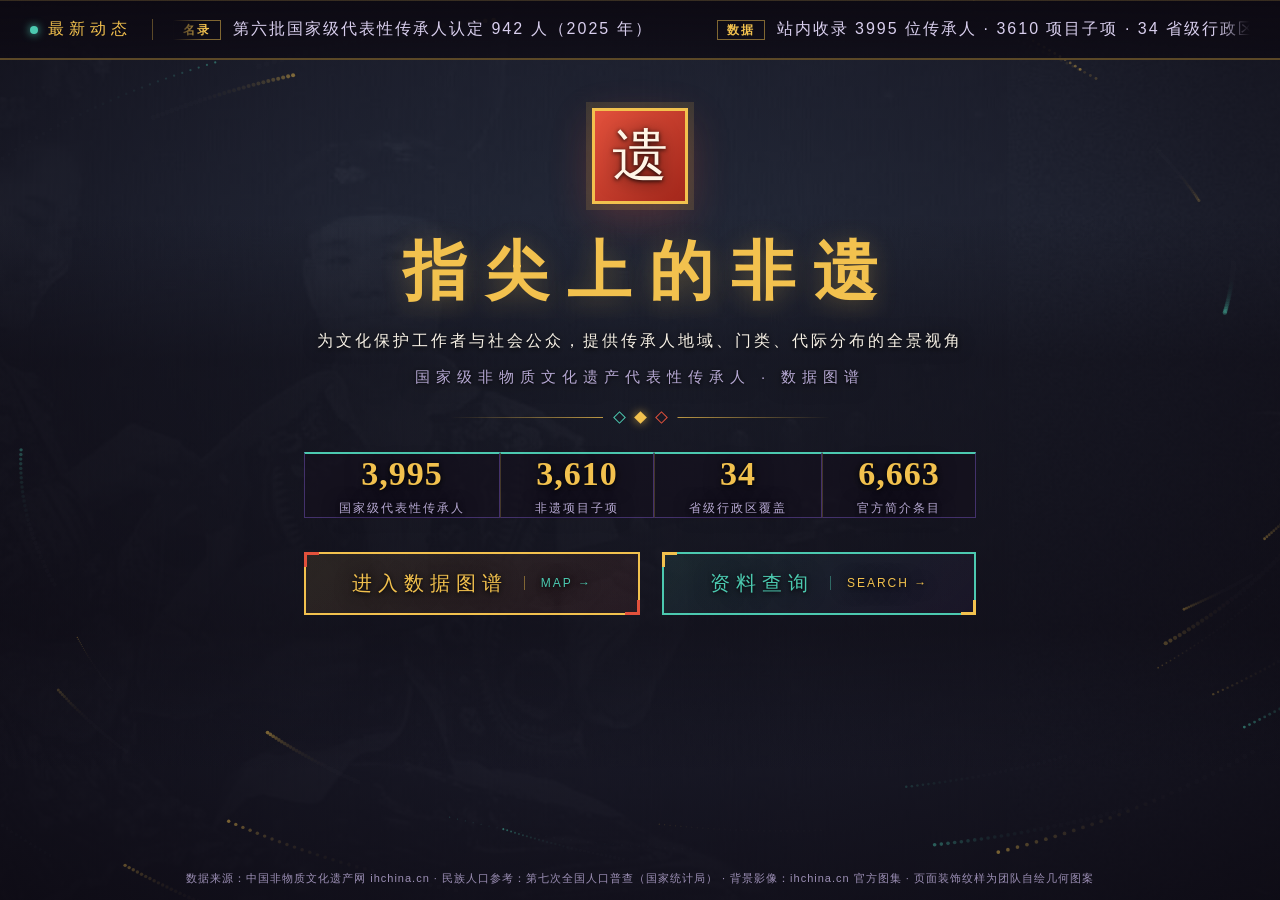
==== index.html @ ebf1bcd4 "upload static site" ====
<!DOCTYPE html>
<html lang="zh-CN">
<head>
  <meta charset="UTF-8">
  <meta name="viewport" content="width=device-width, initial-scale=1.0">
  <title>指尖上的非遗</title>
  <link rel="stylesheet" href="css/screen.css?v=20261021">
</head>
<body class="home">
  <!-- 顶部动态通栏：站内事实轮播 -->
  <div class="news-ticker" id="news-ticker" aria-label="最新动态">
    <span class="nt-label"><b class="nt-dot" aria-hidden="true"></b>最新动态</span>
    <div class="nt-viewport">
      <div class="nt-track" id="nt-track">
        <span class="nt-item"><b>名录</b>第六批国家级代表性传承人认定 942 人（2025 年）</span>
      </div>
    </div>
  </div>

  <!-- 背景层：非遗影像轮播 → 深色蒙版 → 粒子漩涡 -->
  <div class="home-bg" aria-hidden="true">
    <div class="home-bg-slide on" style="background-image:url(/img/home/bg1.jpg)"></div>
    <div class="home-bg-slide" style="background-image:url(/img/home/bg2.jpg)"></div>
    <div class="home-bg-slide" style="background-image:url(/img/home/bg3.jpg)"></div>
    <div class="home-bg-slide" style="background-image:url(/img/home/bg4.jpg)"></div>
    <div class="home-bg-slide" style="background-image:url(/img/home/bg5.jpg)"></div>
    <div class="home-bg-slide" style="background-image:url(/img/home/bg6.jpg)"></div>
  </div>
  <div class="home-veil" aria-hidden="true"></div>
  <canvas id="vortex" aria-hidden="true"></canvas>

  <div class="home-wrap">
    <div class="home-seal" aria-hidden="true">遗</div>
    <h1 class="home-title">指尖上的非遗</h1>
    <p class="home-lead">为文化保护工作者与社会公众，提供传承人地域、门类、代际分布的全景视角</p>
    <p class="home-sub">国家级非物质文化遗产代表性传承人 · 数据图谱</p>

    <div class="home-rule" aria-hidden="true">
      <b class="ln"></b><b class="dm dm-teal"></b><b class="dm dm-gold"></b><b class="dm dm-red"></b><b class="ln"></b>
    </div>

    <div class="home-kpi">
      <div class="kpi"><b>3,995</b><span>国家级代表性传承人</span></div>
      <div class="kpi"><b>3,610</b><span>非遗项目子项</span></div>
      <div class="kpi"><b>34</b><span>省级行政区覆盖</span></div>
      <div class="kpi"><b>6,663</b><span>官方简介条目</span></div>
    </div>

    <div class="home-btns">
      <a class="home-btn" href="dashboard.html">
        <span>进入数据图谱</span>
        <i>MAP →</i>
      </a>
      <a class="home-btn home-btn-alt" href="search.html">
        <span>资料查询</span>
        <i>SEARCH →</i>
      </a>
    </div>

    <div class="home-timeline" aria-label="六批次认定历程 2007 至 2025">
      <div class="tl-line" aria-hidden="true"></div>
      <div class="t-nodes">
        <div class="t-node"><b>2007</b><span>第一批</span><i>226 人</i></div>
        <div class="t-node"><b>2008</b><span>第二批</span><i>550 人</i></div>
        <div class="t-node"><b>2009</b><span>第三批</span><i>705 人</i></div>
        <div class="t-node"><b>2012</b><span>第四批</span><i>495 人</i></div>
        <div class="t-node"><b>2018</b><span>第五批</span><i>1,077 人</i></div>
        <div class="t-node"><b>2025</b><span>第六批</span><i>942 人</i></div>
      </div>
    </div>

    <!-- 后续界面入口：在此处添加新的导航卡片/链接 -->

  </div>

  <footer class="ft home-ft">
    数据来源：中国非物质文化遗产网 ihchina.cn · 民族人口参考：第七次全国人口普查（国家统计局）
    · 背景影像：ihchina.cn 官方图集 · 页面装饰纹样为团队自绘几何图案
  </footer>

  <!-- 动态详情弹层：点通栏条目打开，Esc / 关闭钮 / 点遮罩收起 -->
  <div class="news-modal" id="news-modal" hidden>
    <div class="nm-backdrop" data-nm-close></div>
    <div class="nm-card" role="dialog" aria-modal="true" aria-labelledby="nm-title">
      <button class="nm-close" id="nm-close" aria-label="关闭" data-nm-close>&times;</button>
      <span class="nm-tag" id="nm-tag"></span>
      <h2 class="nm-title" id="nm-title"></h2>
      <div class="nm-body" id="nm-body"></div>
      <div class="nm-source">
        <span class="nm-src-label">来源</span>
        <span class="nm-src-name" id="nm-src-name"></span>
        <a class="nm-src-btn" id="nm-src-btn" href="#" target="_blank" rel="noopener noreferrer">官网直连 ↗</a>
        <a class="nm-link-btn" id="nm-link-btn" href="#"></a>
      </div>
    </div>
  </div>

  <script src="js/home.js?v=20261021" defer></script>
</body>
</html>
---- css/screen.css ----
:root {
  --bg: #140f1d;
  --bg2: #1b1429;
  --panel: rgba(38, 28, 56, .82);
  --panel-line: #43316b;
  --gold: #f2c14e;
  --red: #e2513c;
  --teal: #4cc9b0;
  --pink: #e26ea6;
  --text: #efe8dc;
  --muted: #9c8fb5;
  --serif: "STZhongsong", "SimSun", "Songti SC", serif;
}

* { margin: 0; padding: 0; box-sizing: border-box; }

html, body { height: 100%; }

body {
  min-height: 100vh;
  color: var(--text);
  font-family: "Microsoft YaHei", "PingFang SC", sans-serif;
  background:
    radial-gradient(1200px 600px at 15% -10%, rgba(226, 81, 60, .16), transparent 60%),
    radial-gradient(1000px 700px at 110% 10%, rgba(76, 201, 176, .12), transparent 55%),
    repeating-linear-gradient(45deg, rgba(255, 255, 255, .014) 0 2px, transparent 2px 14px),
    var(--bg);
  display: flex; flex-direction: column;
  padding: 14px 18px 8px;
}

/* ============ 顶部 ============ */
.hd {
  display: flex; align-items: center; gap: 14px;
  padding: 10px 14px;
  border: 1px solid var(--panel-line);
  background: linear-gradient(90deg, rgba(226, 81, 60, .12), rgba(38, 28, 56, .6) 30%, rgba(38, 28, 56, .6));
  position: relative;
}
.hd::after { /* 自绘几何角纹 */
  content: ""; position: absolute; left: 0; right: 0; bottom: -1px; height: 3px;
  background: repeating-linear-gradient(90deg, var(--gold) 0 14px, var(--red) 14px 28px, var(--teal) 28px 42px, transparent 42px 56px);
}
.hd-brand { display: flex; align-items: center; gap: 14px; flex: none; }
.hd-seal {
  width: 52px; height: 52px; flex: none;
  display: grid; place-items: center;
  font-family: var(--serif); font-size: 30px; color: #fff5e6;
  background: linear-gradient(135deg, var(--red), #a3271b);
  border: 2px solid var(--gold);
  box-shadow: 0 0 0 3px rgba(242, 193, 78, .18);
}
.hd-title h1 { font-family: var(--serif); font-size: 30px; letter-spacing: 6px; color: var(--gold); }
.hd-title p { font-size: 12px; letter-spacing: 2px; color: var(--muted); margin-top: 3px; white-space: nowrap; }

.hd-kpis { display: flex; gap: 8px; flex: 1; justify-content: center; min-width: 0; }
.kpi {
  min-width: 96px; text-align: center; padding: 6px 8px;
  background: rgba(20, 15, 29, .6); border: 1px solid var(--panel-line);
  border-top: 2px solid var(--teal);
}
.kpi b { display: block; font-size: 26px; color: var(--gold); font-family: var(--serif); line-height: 1.15; }
.kpi span { font-size: 11px; color: var(--muted); letter-spacing: 1px; }
.kpi-dead { border-top-color: var(--red); }
.kpi-dead b { color: var(--red); }

.hd-ctrl { display: flex; gap: 6px; align-items: center; flex: none; }
.hd-ctrl select, .btn-reset {
  height: 34px; padding: 0 8px; color: var(--text);
  background: var(--bg2); border: 1px solid var(--panel-line);
  font-size: 12px; outline: none; cursor: pointer;
  max-width: 132px;
}
.hd-ctrl select:focus { border-color: var(--gold); }
.btn-reset { color: var(--gold); border-color: var(--gold); letter-spacing: 2px; white-space: nowrap; padding: 0 14px; }
.btn-reset:hover { background: rgba(242, 193, 78, .15); }

/* ============ 筛选标签条 ============ */
.filter-bar {
  display: flex; align-items: center; gap: 12px;
  padding: 8px 6px 2px; font-size: 12px;
}
.fb-label { color: var(--gold); letter-spacing: 2px; }
.fb-tags { display: flex; gap: 8px; flex-wrap: wrap; }
.tag {
  font-style: normal; padding: 3px 10px; border: 1px solid var(--teal);
  color: var(--teal); background: rgba(76, 201, 176, .1); border-radius: 2px;
}
.tag-all { border-color: var(--muted); color: var(--muted); background: transparent; }
.tag-x { cursor: pointer; }
.tag-x:hover { border-color: var(--red); color: var(--red); }
.fb-hint { color: var(--muted); margin-left: auto; opacity: .8; }

/* 实时时间戳（筛选条右上角） */
.hd-clock {
  margin-left: auto; padding: 3px 10px;
  border: 1px solid var(--panel-line); background: rgba(20, 15, 29, .6);
  font-size: 12px; letter-spacing: 1px; color: var(--muted);
  font-variant-numeric: tabular-nums; white-space: nowrap;
}
.hd-clock b { color: var(--muted); font-weight: 400; }
.hd-clock i { font-style: normal; color: var(--teal); font-size: 13px; }
.hd-clock em { font-style: normal; color: var(--gold); margin-left: 6px; }
.filter-bar .hd-clock ~ .fb-hint { margin-left: 14px; } /* 时钟推到右侧，提示紧随其后 */

/* ============ 系统自检徽章 + 面板 ============ */
.filter-bar { position: relative; }
.selfcheck {
  margin-left: 8px; padding: 3px 7px; min-width: 18px; text-align: center;
  border: 1px solid var(--panel-line); background: rgba(20, 15, 29, .6);
  font-size: 11px; letter-spacing: 1px; cursor: pointer; user-select: none;
}
.selfcheck.sc-run { color: var(--muted); }
.selfcheck.sc-ok { color: var(--teal); border-color: rgba(76, 201, 176, .45); }
.selfcheck.sc-bad {
  color: var(--red); border-color: rgba(226, 81, 60, .65);
  animation: sc-blink 1.1s infinite;
}
@keyframes sc-blink { 50% { opacity: .5; } }
.sc-panel {
  position: absolute; right: 0; top: calc(100% + 8px);
  width: 380px; max-width: 90vw; z-index: 60;
  background: rgba(27, 20, 41, .97);
  border: 1px solid var(--panel-line);
  box-shadow: 0 14px 44px rgba(0, 0, 0, .55);
  padding: 10px 12px; font-size: 12px;
}
.sc-panel.sc-hasbad { border-color: rgba(226, 81, 60, .55); }
.sc-head {
  display: flex; align-items: center; gap: 10px;
  padding-bottom: 8px; margin-bottom: 6px;
  border-bottom: 1px dashed rgba(242, 193, 78, .3);
}
.sc-head b { color: var(--gold); font-weight: 600; letter-spacing: 1px; flex: 1; }
.sc-panel.sc-hasbad .sc-head { border-bottom-color: rgba(226, 81, 60, .45); }
.sc-panel.sc-hasbad .sc-head b { color: var(--red); }
.sc-time { color: var(--muted); font-size: 11px; font-variant-numeric: tabular-nums; }
.sc-close {
  border: none; background: none; color: var(--muted);
  font-size: 16px; cursor: pointer; line-height: 1; padding: 0 2px;
}
.sc-close:hover { color: var(--gold); }
.sc-item { display: flex; gap: 8px; align-items: flex-start; padding: 5px 0; }
.sc-item .sc-ico { width: 14px; flex: none; text-align: center; }
.sc-i-ok .sc-ico { color: var(--teal); }
.sc-i-bad .sc-ico { color: var(--red); }
.sc-i-run .sc-ico { color: var(--muted); }
.sc-item .sc-lb { flex: none; width: 70px; color: var(--text); }
.sc-item .sc-tx { color: var(--muted); line-height: 1.55; }
.sc-i-bad .sc-tx { color: #e8b0a6; }
.sc-fix { display: block; color: var(--red); margin-top: 2px; opacity: .95; }
.sc-acts { margin-top: 10px; display: flex; gap: 8px; justify-content: flex-end; }
.sc-btn {
  padding: 5px 14px; font-size: 12px; cursor: pointer; letter-spacing: 1px;
  color: var(--gold); background: transparent; border: 1px solid var(--gold);
}
.sc-btn:hover { background: rgba(242, 193, 78, .15); }
.sc-btn-red { color: #fff5e6; background: var(--red); border-color: var(--red); }
.sc-btn-red:hover { filter: brightness(1.12); background: var(--red); }

/* ============ 主网格 ============ */
.grid {
  flex: 1; min-height: 640px; margin-top: 8px;
  display: grid; gap: 20px; /* 留白：面板间距加大，提升呼吸感 */
  grid-template-columns: 1.15fr 1.7fr 1.7fr 1.15fr;
  grid-template-areas:
    "type map map sex"
    "batch map map prov";
  grid-template-rows: 1fr 1fr;
}
.panel {
  position: relative; display: flex; flex-direction: column;
  background: var(--panel);
  border: 1px dashed rgba(156, 143, 181, .2); /* 弱化框线：极细虚线 */
  padding: 10px 12px 8px;
  box-shadow: inset 0 0 30px rgba(0, 0, 0, .35);
}
.panel::before {
  content: ""; position: absolute; top: 0; left: 0; width: 18px; height: 18px;
  border-top: 3px solid var(--gold); border-left: 3px solid var(--gold);
}
.panel::after {
  content: ""; position: absolute; right: 0; bottom: 0; width: 18px; height: 18px;
  border-right: 3px solid var(--red); border-bottom: 3px solid var(--red);
}
.panel h2 {
  font-size: 15px; letter-spacing: 2px; color: var(--text);
  font-weight: 600; padding-bottom: 6px; margin-bottom: 4px;
  border-bottom: 1px dashed rgba(242, 193, 78, .35);
}
.panel h2 i { font-style: normal; font-size: 11px; color: var(--muted); float: right; font-weight: 400; }
.chart { flex: 1; min-height: 0; }
.chart-note { font-size: 11px; color: var(--muted); text-align: center; padding-bottom: 4px; }

.p-map { grid-area: map; }
.p-type { grid-area: type; }
.p-sex { grid-area: sex; }
.p-batch { grid-area: batch; }
.p-prov { grid-area: prov; }

/* ============ 叙事行 ============ */
.grid2 {
  display: grid; gap: 20px; margin-top: 20px; min-height: 280px; /* 留白：与主网格一致 */
  grid-template-columns: 1.25fr 1.25fr 1.35fr 1.15fr;
}
.story { flex: 1; font-size: 13px; line-height: 1.75; color: var(--text); padding: 6px 4px; }
.story p { margin-bottom: 8px; }
.story b { color: var(--gold); font-weight: 600; }
.s-gold { color: var(--gold); }
.s-red { color: var(--red); }
.s-teal { color: var(--teal); }
.s-hint { color: var(--muted); font-size: 11px; opacity: .85; }

/* ============ 页脚 ============ */
.ft {
  margin-top: 8px; padding: 6px 4px;
  font-size: 11px; color: var(--muted); text-align: center; letter-spacing: 1px;
}

@media (max-width: 1400px) {
  .hd-kpis .kpi { min-width: 96px; }
  .kpi b { font-size: 21px; }
}

/* ============ 主页（极简入口） ============ */
body.home {
  justify-content: center; align-items: center;
  display: flex; flex-direction: column;
}
.home-wrap {
  flex: 1; display: flex; flex-direction: column;
  align-items: center; justify-content: center;
  text-align: center; padding: 40px 20px;
}
.home-seal {
  width: 96px; height: 96px;
  display: grid; place-items: center;
  font-family: var(--serif); font-size: 56px; color: #fff5e6;
  background: linear-gradient(135deg, var(--red), #a3271b);
  border: 3px solid var(--gold);
  box-shadow: 0 0 0 6px rgba(242, 193, 78, .14), 0 14px 40px rgba(226, 81, 60, .25);
  margin-bottom: 30px;
}
.home-title {
  font-family: var(--serif); font-size: 64px; letter-spacing: 18px;
  color: var(--gold); text-indent: 18px; line-height: 1.2;
  text-shadow: 0 4px 24px rgba(242, 193, 78, .28);
}
.home-sub {
  margin-top: 14px; font-size: 15px; letter-spacing: 6px;
  color: var(--muted);
}
.home-rule {
  width: 340px; height: 3px; margin: 30px 0 40px;
  background: repeating-linear-gradient(90deg,
    var(--gold) 0 16px, var(--red) 16px 32px,
    var(--teal) 32px 48px, transparent 48px 64px);
}
.home-btn {
  display: inline-flex; align-items: center; gap: 16px;
  padding: 16px 46px; text-decoration: none;
  color: var(--gold); font-size: 20px; letter-spacing: 6px;
  border: 2px solid var(--gold);
  background: linear-gradient(135deg, rgba(242, 193, 78, .10), rgba(226, 81, 60, .08));
  position: relative; transition: all .25s ease;
}
.home-btn i {
  font-style: normal; font-size: 12px; letter-spacing: 2px;
  color: var(--teal); border-left: 1px solid rgba(242, 193, 78, .45);
  padding-left: 16px;
}
.home-btn:hover {
  background: linear-gradient(135deg, rgba(242, 193, 78, .22), rgba(226, 81, 60, .18));
  box-shadow: 0 0 26px rgba(242, 193, 78, .3);
  transform: translateY(-2px);
}
.home-btn::before, .home-btn::after {
  content: ""; position: absolute; width: 12px; height: 12px;
}
.home-btn::before { top: -2px; left: -2px; border-top: 3px solid var(--red); border-left: 3px solid var(--red); }
.home-btn::after { right: -2px; bottom: -2px; border-right: 3px solid var(--red); border-bottom: 3px solid var(--red); }
.home-btns { display: flex; gap: 22px; flex-wrap: wrap; justify-content: center; }
.home-btn-alt { border-color: var(--teal); color: var(--teal); background: linear-gradient(135deg, rgba(76, 201, 176, .10), rgba(38, 28, 56, .4)); }
.home-btn-alt i { color: var(--gold); border-left-color: rgba(76, 201, 176, .45); }
.home-btn-alt:hover { background: linear-gradient(135deg, rgba(76, 201, 176, .22), rgba(38, 28, 56, .5)); box-shadow: 0 0 26px rgba(76, 201, 176, .3); }
.home-btn-alt::before { border-top-color: var(--gold); border-left-color: var(--gold); }
.home-btn-alt::after { border-right-color: var(--gold); border-bottom-color: var(--gold); }
.home-ft { margin-top: 0; }

/* ============ 主页：影像背景 / 漩涡粒子 / 信息层 / 时间轴 ============ */
body.home { position: relative; overflow-x: hidden; }
.home-bg { position: absolute; inset: 0; z-index: 0; }
.home-bg-slide {
  position: absolute; inset: 0;
  background-size: cover; background-position: center;
  opacity: 0; transition: opacity 2.2s ease-in-out;
}
.home-bg-slide.on { opacity: 1; }
.home-veil {
  position: absolute; inset: 0; z-index: 1; pointer-events: none;
  background:
    linear-gradient(180deg, transparent 24%, rgba(11, 8, 16, .52) 40%, rgba(11, 8, 16, .52) 70%, transparent 86%),
    radial-gradient(ellipse at 50% 44%, rgba(20, 15, 29, .26) 0%, rgba(16, 12, 24, .56) 55%, rgba(12, 9, 18, .84) 100%),
    linear-gradient(180deg, rgba(12, 9, 18, .34) 0%, rgba(12, 9, 18, .26) 42%, rgba(12, 9, 18, .72) 100%);
}
#vortex { position: absolute; inset: 0; width: 100%; height: 100%; display: block; z-index: 2; pointer-events: none; }
.home-wrap { position: relative; z-index: 3; text-shadow: 0 1px 4px rgba(0, 0, 0, .9), 0 2px 18px rgba(0, 0, 0, .6); }
body.home .home-sub, body.home .home-kpi span, body.home .t-node span { color: #b7a9d4; }
body.home .ft { position: relative; z-index: 3; }

/* 入场编排：印章 → 标题 → 导语 → … → 时间轴 */
@keyframes home-up {
  from { opacity: 0; transform: translateY(18px); }
  to { opacity: 1; transform: none; }
}
body.home .news-ticker, body.home .home-seal, body.home .home-title, body.home .home-lead, body.home .home-sub,
body.home .home-rule, body.home .home-kpi, body.home .home-btns, body.home .home-timeline {
  animation: home-up .8s cubic-bezier(.2, .7, .3, 1) backwards;
}
body.home .home-title { animation-delay: .12s; }
body.home .home-lead { animation-delay: .24s; }
body.home .home-sub { animation-delay: .36s; }
body.home .home-rule { animation-delay: .48s; }
body.home .home-kpi { animation-delay: .6s; }
body.home .home-btns { animation-delay: .72s; }
body.home .home-timeline { animation-delay: .9s; }

/* 立意导语 */
.home-lead {
  margin-top: 16px; font-size: 16px; letter-spacing: 3px;
  color: #f7f1e6; opacity: 1; line-height: 1.7;
  text-shadow: 0 2px 5px rgba(0, 0, 0, .85), 0 0 16px rgba(0, 0, 0, .55);
}

/* 纹样分割线：金线—青菱—金菱—红菱—金线 */
.home-rule {
  display: flex; align-items: center; justify-content: center; gap: 12px;
  width: 380px; height: auto; margin: 26px 0 30px; background: none;
}
.home-rule .ln {
  flex: 1; height: 1px;
  background: linear-gradient(90deg, transparent, rgba(242, 193, 78, .75));
}
.home-rule .ln:last-child { transform: scaleX(-1); }
.home-rule .dm { width: 9px; height: 9px; transform: rotate(45deg); }
.home-rule .dm-gold { background: var(--gold); box-shadow: 0 0 10px rgba(242, 193, 78, .7); }
.home-rule .dm-teal { border: 1.5px solid var(--teal); }
.home-rule .dm-red { border: 1.5px solid var(--red); }

/* 数据亮点条 */
.home-kpi { display: flex; justify-content: center; margin: 0 0 34px; }
.home-kpi .kpi { padding: 0 34px; text-align: center; }
.home-kpi .kpi + .kpi { border-left: 1px solid rgba(242, 193, 78, .22); }
.home-kpi b {
  display: block; font-size: 34px; font-weight: 600;
  color: var(--gold); letter-spacing: 1px; font-variant-numeric: tabular-nums;
}
.home-kpi span { display: block; margin-top: 6px; font-size: 12px; letter-spacing: 2px; color: var(--muted); }

/* 按钮：呼吸光晕 + 悬浮扫光（不占用 ::before/::after 红角括） */
.home-btn {
  background-image:
    linear-gradient(115deg, transparent 42%, rgba(255, 255, 255, .30) 50%, transparent 58%),
    linear-gradient(135deg, rgba(242, 193, 78, .10), rgba(226, 81, 60, .08));
  background-size: 250% 100%, 100% 100%;
  background-position: 130% 0, 0 0;
  background-repeat: no-repeat;
  transition: background-position .55s ease, transform .25s ease, box-shadow .25s ease;
}
.home-btn:hover {
  background-image:
    linear-gradient(115deg, transparent 42%, rgba(255, 255, 255, .30) 50%, transparent 58%),
    linear-gradient(135deg, rgba(242, 193, 78, .22), rgba(226, 81, 60, .18));
  background-position: -30% 0, 0 0;
  transform: translateY(-2px);
  box-shadow: 0 0 26px rgba(242, 193, 78, .3);
}
.home-btn-alt {
  background-image:
    linear-gradient(115deg, transparent 42%, rgba(255, 255, 255, .26) 50%, transparent 58%),
    linear-gradient(135deg, rgba(76, 201, 176, .10), rgba(38, 28, 56, .4));
  animation: home-breathe-teal 4s ease-in-out infinite alternate;
}
.home-btn-alt:hover {
  background-image:
    linear-gradient(115deg, transparent 42%, rgba(255, 255, 255, .26) 50%, transparent 58%),
    linear-gradient(135deg, rgba(76, 201, 176, .22), rgba(38, 28, 56, .5));
  background-position: -30% 0, 0 0;
  box-shadow: 0 0 26px rgba(76, 201, 176, .3);
}
.home-btns .home-btn { animation: home-breathe 3s ease-in-out infinite alternate; }
@keyframes home-breathe {
  from { box-shadow: 0 0 10px rgba(242, 193, 78, .16); }
  to { box-shadow: 0 0 26px rgba(242, 193, 78, .42); }
}
@keyframes home-breathe-teal {
  from { box-shadow: 0 0 8px rgba(76, 201, 176, .12); }
  to { box-shadow: 0 0 22px rgba(76, 201, 176, .32); }
}

/* 时间轴：六批次认定历程（JS 挂了则静态全亮） */
.home-timeline { position: relative; width: min(880px, 94%); margin: 52px auto 10px; }
.home-timeline .tl-line {
  position: absolute; left: 4%; right: 4%; top: 5px; height: 1px;
  background: linear-gradient(90deg, transparent 0%, rgba(242, 193, 78, .55) 26%, rgba(242, 193, 78, .55) 74%, transparent 100%);
  transform: scaleX(1); transform-origin: left center; transition: transform 3.4s ease;
}
.js .home-timeline .tl-line { transform: scaleX(0); }
.js .home-timeline .tl-line.on { transform: scaleX(1); }
.t-nodes { display: flex; justify-content: space-between; position: relative; }
.t-node { display: flex; flex-direction: column; align-items: center; min-width: 76px; }
.t-node::before {
  content: ""; width: 10px; height: 10px; border-radius: 50%; margin-bottom: 12px;
  background: var(--gold); border: 2px solid #fff5e6;
  box-shadow: 0 0 12px rgba(242, 193, 78, .75); transition: all .5s ease;
}
.t-node b {
  font-size: 22px; font-weight: 700; color: var(--gold);
  letter-spacing: 1px; transition: color .5s ease;
}
.t-node span { margin-top: 3px; font-size: 12px; letter-spacing: 2px; color: var(--muted); }
.t-node i { margin-top: 4px; font-style: normal; font-size: 14px; color: var(--teal); }
.js .t-node {
  opacity: 0; transform: translateY(8px);
  transition: opacity .55s ease, transform .55s ease;
}
.js .t-node.on { opacity: 1; transform: none; }
.js .t-node:not(.on)::before {
  background: rgba(156, 143, 181, .28); border-color: rgba(156, 143, 181, .45); box-shadow: none;
}
.js .t-node:not(.on) b { color: #7d72a0; }

/* 顶部动态通栏：站内事实无缝滚动 */
.news-ticker {
  position: absolute; top: 0; left: 0; right: 0; z-index: 3;
  display: flex; align-items: center; gap: 20px;
  height: 60px; padding: 0 30px;
  background: linear-gradient(180deg, rgba(12, 9, 18, .95), rgba(12, 9, 18, .72));
  border-top: 1px solid rgba(242, 193, 78, .18);
  border-bottom: 2px solid rgba(242, 193, 78, .34);
  overflow: hidden;
}
.news-ticker.nt-off { display: none; }
.nt-label {
  flex: none; display: flex; align-items: center; gap: 10px;
  color: var(--gold); font-size: 16px; letter-spacing: 5px;
  padding-right: 20px; border-right: 1px solid rgba(242, 193, 78, .34);
}
.nt-dot {
  width: 8px; height: 8px; border-radius: 50%;
  background: var(--teal); box-shadow: 0 0 9px var(--teal);
  animation: nt-blink 1.5s ease-in-out infinite;
}
@keyframes nt-blink { 0%, 100% { opacity: 1; } 50% { opacity: .2; } }
.nt-viewport {
  flex: 1; min-width: 0; overflow: hidden;
  -webkit-mask-image: linear-gradient(90deg, transparent, #000 3%, #000 97%, transparent);
  mask-image: linear-gradient(90deg, transparent, #000 3%, #000 97%, transparent);
}
.nt-track {
  display: inline-flex; gap: 64px; white-space: nowrap;
  animation: nt-scroll 42s linear infinite;
  will-change: transform;
}
.nt-track:hover { animation-play-state: paused; }
.nt-item {
  font-size: 16px; color: #d9cfee; letter-spacing: 2px;
  cursor: pointer; transition: color .2s ease;
}
.nt-item:hover { color: var(--gold); text-decoration: underline; text-underline-offset: 5px; }
.nt-item b {
  font-size: 12px; font-weight: 600; color: var(--gold);
  border: 1px solid rgba(242, 193, 78, .5); padding: 2px 9px;
  margin-right: 12px; letter-spacing: 2px;
}
@keyframes nt-scroll { to { transform: translateX(-50%); } }

/* 动态详情弹层 */
.news-modal {
  position: fixed; inset: 0; z-index: 200;
  display: flex; align-items: center; justify-content: center;
}
.news-modal[hidden] { display: none; }
.nm-backdrop {
  position: absolute; inset: 0;
  background: rgba(10, 7, 16, .78);
  -webkit-backdrop-filter: blur(3px); backdrop-filter: blur(3px);
}
.nm-card {
  position: relative; width: min(640px, 92vw); max-height: 84vh;
  overflow-y: auto; background: rgba(27, 20, 41, .97);
  border: 1px solid var(--panel-line);
  box-shadow: 0 18px 60px rgba(0, 0, 0, .6);
  padding: 26px 32px 24px;
  animation: nm-pop .2s ease;
}
@keyframes nm-pop { from { opacity: 0; transform: translateY(10px) scale(.98); } to { opacity: 1; transform: none; } }
.nm-close {
  position: absolute; top: 10px; right: 14px;
  font-size: 24px; line-height: 1; color: var(--muted);
  background: none; border: none; cursor: pointer; padding: 4px 6px;
  transition: color .2s ease;
}
.nm-close:hover { color: var(--gold); }
.nm-tag {
  display: inline-block; font-size: 12px; font-weight: 600; color: var(--gold);
  border: 1px solid rgba(242, 193, 78, .5); padding: 3px 12px;
  letter-spacing: 3px;
}
.nm-title {
  margin: 14px 0 0; font-family: var(--serif); font-size: 22px;
  font-weight: 600; color: var(--text); letter-spacing: 1px; line-height: 1.5;
  padding-bottom: 14px; border-bottom: 1px dashed rgba(242, 193, 78, .3);
}
.nm-body { padding: 14px 0 6px; }
.nm-body p { margin: 0 0 10px; font-size: 15px; line-height: 1.9; color: var(--text); }
.nm-source {
  display: flex; align-items: center; flex-wrap: wrap; gap: 10px;
  margin-top: 12px; padding-top: 14px;
  border-top: 1px dashed rgba(242, 193, 78, .3);
}
.nm-src-label { font-size: 12px; letter-spacing: 3px; color: var(--muted); }
.nm-src-name { flex: 1; min-width: 0; font-size: 13px; color: var(--text); opacity: .9; }
.nm-src-btn, .nm-link-btn {
  flex: none;
  font-size: 13px; letter-spacing: 1px; text-decoration: none;
  padding: 6px 16px; border: 1px solid var(--gold); color: var(--gold);
  transition: background .2s ease, color .2s ease;
}
.nm-src-btn:hover { background: var(--gold); color: var(--bg); }
.nm-link-btn { border-color: var(--teal); color: var(--teal); }
.nm-link-btn:hover { background: var(--teal); color: var(--bg); }
.nm-link-btn[hidden] { display: none; }

/* 降低动效偏好：静态终态 */
@media (prefers-reduced-motion: reduce) {
  body.home *, body.home *::before, body.home *::after {
    animation: none !important; transition: none !important;
  }
}

/* 大屏页头返回链接 */
.hd-back {
  color: var(--muted); text-decoration: none; font-size: 13px;
  letter-spacing: 1px; border: 1px solid var(--panel-line);
  padding: 6px 10px; white-space: nowrap; transition: all .2s;
}
.hd-back:hover { color: var(--gold); border-color: var(--gold); }

/* ============ 资料查询页 ============ */
body.search-page { height: auto; min-height: 100vh; padding-bottom: 10px; }
body.search-page .hd::after { display: none; } /* 查询页去掉顶部彩色虚线 */
.search-wrap {
  flex: 1; display: flex; flex-direction: column;
  width: 96%; max-width: 1800px; margin: 12px auto 0; min-height: 0;
}
.search-bar {
  display: flex; gap: 10px; align-items: center; flex-wrap: wrap;
}
.search-bar input[type="search"] {
  flex: 1; min-width: 260px; height: 44px; padding: 0 16px;
  color: var(--text); background: var(--bg2);
  border: 1px solid var(--panel-line); outline: none; font-size: 15px;
}
.search-bar input[type="search"]:focus { border-color: var(--gold); }
.search-bar input[type="search"]::placeholder { color: var(--muted); }
.kind-tabs { display: flex; gap: 0; }
.kind-tab {
  height: 44px; padding: 0 18px; cursor: pointer;
  color: var(--muted); background: var(--bg2);
  border: 1px solid var(--panel-line); border-right: none;
  font-size: 13px; letter-spacing: 2px; outline: none;
}
.kind-tab:last-child { border-right: 1px solid var(--panel-line); }
.kind-tab.active { color: var(--bg); background: var(--gold); border-color: var(--gold); font-weight: 600; }
.search-bar select {
  height: 44px; padding: 0 10px; color: var(--text);
  background: var(--bg2); border: 1px solid var(--panel-line);
  font-size: 13px; outline: none; cursor: pointer; max-width: 180px;
}
.search-bar select:focus { border-color: var(--gold); }
.btn-search {
  height: 44px; padding: 0 26px; cursor: pointer;
  color: #fff5e6; background: linear-gradient(135deg, var(--red), #a3271b);
  border: 1px solid var(--gold); font-size: 15px; letter-spacing: 4px;
}
.btn-search:hover { filter: brightness(1.15); }
.search-meta { margin: 8px 2px 12px; font-size: 12px; color: var(--muted); letter-spacing: 1px; }
.search-main {
  flex: 1; display: grid; gap: 12px; min-height: 0;
  grid-template-columns: 1.75fr 1fr; align-items: stretch;
}
.s-results { min-height: 420px; overflow: visible; }
.result-list { overflow: visible; height: auto; }
.s-side {
  position: sticky; top: 12px; align-self: start;
  max-height: calc(100vh - 24px); overflow-y: auto;
  display: flex; flex-direction: column; gap: 12px;
}
.s-side > .panel:first-child { flex: none; }
.result-empty { padding: 40px 10px; text-align: center; color: var(--muted); font-size: 13px; letter-spacing: 1px; }
.result-card {
  border: 1px solid var(--panel-line); background: rgba(20, 15, 29, .5);
  padding: 10px 12px; margin-bottom: 10px;
}
.result-card:hover { border-color: rgba(242, 193, 78, .45); }
.rc-head { display: flex; align-items: center; gap: 10px; cursor: pointer; flex-wrap: wrap; }
.rc-head h3 { font-size: 16px; color: var(--gold); font-weight: 600; letter-spacing: 1px; }
.rc-badges { display: flex; gap: 6px; flex-wrap: wrap; flex: 1; }
.rb {
  font-style: normal; font-size: 11px; padding: 2px 8px;
  border: 1px solid var(--teal); color: var(--teal);
  background: rgba(76, 201, 176, .08); border-radius: 2px; letter-spacing: 1px;
}
.b-proj { border-color: var(--pink); color: var(--pink); background: rgba(226, 110, 166, .08); }
.b-inh { border-color: var(--gold); color: var(--gold); background: rgba(242, 193, 78, .08); }
.rb-batch { border-color: var(--muted); color: var(--muted); background: transparent; }
.rb-extra { border-color: var(--panel-line); color: var(--muted); background: transparent; }
.rc-toggle { font-size: 12px; color: var(--muted); white-space: nowrap; }
.rc-head:hover .rc-toggle { color: var(--gold); }
.rc-link {
  font-size: 12px; color: var(--teal); text-decoration: none; white-space: nowrap;
  border-bottom: 1px dashed rgba(76, 201, 176, .45); padding-bottom: 1px;
}
.rc-link:hover { color: var(--gold); border-color: var(--gold); }
.rc-src {
  margin-top: 12px; padding-top: 10px;
  border-top: 1px dashed rgba(242, 193, 78, .35);
  font-size: 12px; color: var(--muted);
}
.rc-src a { color: var(--teal); text-decoration: none; border-bottom: 1px dashed rgba(76, 201, 176, .45); }
.rc-src a:hover { color: var(--gold); border-color: var(--gold); }
.rc-snippet {
  margin-top: 6px; font-size: 13px; line-height: 1.7; color: var(--text);
  opacity: .92;
}
.rc-full {
  margin-top: 10px; padding: 12px;
  border-top: 1px dashed rgba(242, 193, 78, .35);
  font-size: 13px; line-height: 1.9; color: var(--text);
  max-height: 420px; overflow-y: auto;
}
mark { background: rgba(242, 193, 78, .28); color: #ffe9ad; padding: 0 2px; border-radius: 2px; }
.kb-cards { display: flex; flex-direction: column; gap: 8px; }
.kb-card {
  border: 1px solid var(--panel-line); background: rgba(20, 15, 29, .5);
  padding: 8px 10px;
}
.kb-card summary {
  cursor: pointer; font-size: 13px; color: var(--gold);
  letter-spacing: 1px; list-style: none;
}
.kb-card summary::before { content: "▸ "; color: var(--teal); }
.kb-card[open] summary::before { content: "▾ "; }
.kb-card p { margin-top: 8px; font-size: 12px; line-height: 1.8; color: var(--text); opacity: .9; }
.ext-links { list-style: none; }
.ext-links li { margin-bottom: 8px; }
.ext-links a {
  color: var(--teal); text-decoration: none; font-size: 13px; letter-spacing: 1px;
  border-bottom: 1px dashed rgba(76, 201, 176, .4); padding-bottom: 2px;
}
.ext-links a:hover { color: var(--gold); border-color: var(--gold); }
.ext-note { margin-top: 10px; font-size: 11px; line-height: 1.7; color: var(--muted); }

@media (max-width: 960px) {
  .search-main { grid-template-columns: 1fr; }
  .s-results { max-height: none; }
  .s-side { position: static; max-height: none; overflow-y: visible; }
}

/* 全局滚动条：暗金细条 */
::-webkit-scrollbar { width: 6px; height: 6px; }
::-webkit-scrollbar-track { background: rgba(255, 255, 255, .05); }
::-webkit-scrollbar-thumb { background: rgba(242, 193, 78, .5); border-radius: 4px; }
::-webkit-scrollbar-thumb:hover { background: rgba(242, 193, 78, .8); }
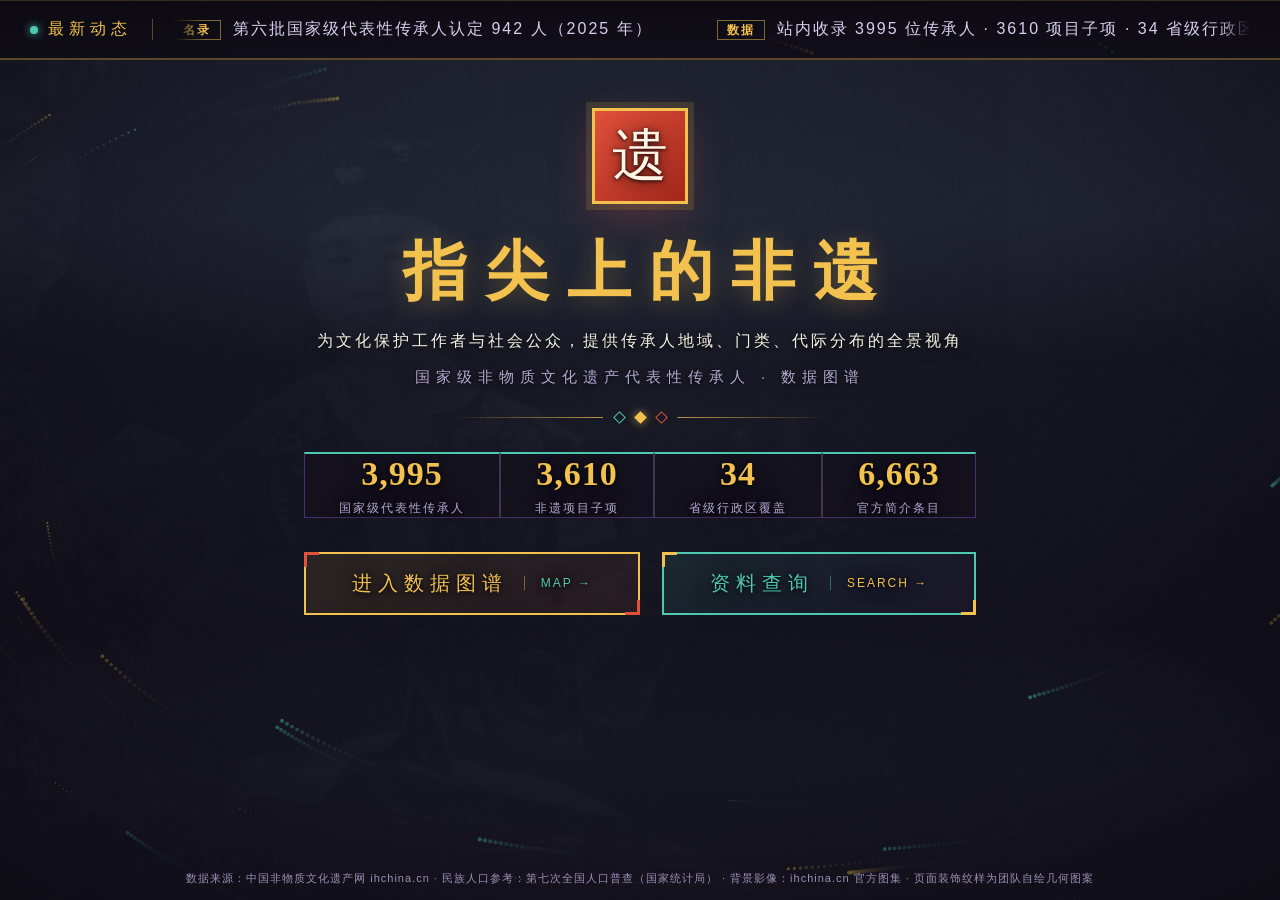
==== commit 8cc01f7f: "移动端访问拦截：<=1024px 显示电脑端提示遮罩（桌面零影响）" ====
--- a/index.html
+++ b/index.html
@@ -7,6 +7,15 @@
   <link rel="stylesheet" href="css/screen.css?v=20261021">
 </head>
 <body class="home">
+  <!-- 移动端访问拦截遮罩 -->
+  <div class="mobile-mask">
+    <div class="mask-content">
+      <div class="mask-icon">🖥️</div>
+      <h1>请使用电脑端体验</h1>
+      <p>「指尖上的非遗」是一款基于 1920×1080 分辨率设计的交互式数据大屏，暂未适配手机端显示。</p>
+      <p>请将链接复制到电脑浏览器（推荐 Chrome / Edge）中全屏打开，体验完整的九图联动与数据检索。</p>
+    </div>
+  </div>
   <!-- 顶部动态通栏：站内事实轮播 -->
   <div class="news-ticker" id="news-ticker" aria-label="最新动态">
     <span class="nt-label"><b class="nt-dot" aria-hidden="true"></b>最新动态</span>
--- a/css/screen.css
+++ b/css/screen.css
@@ -673,3 +673,33 @@
 ::-webkit-scrollbar-track { background: rgba(255, 255, 255, .05); }
 ::-webkit-scrollbar-thumb { background: rgba(242, 193, 78, .5); border-radius: 4px; }
 ::-webkit-scrollbar-thumb:hover { background: rgba(242, 193, 78, .8); }
+
+/* ================= 移动端访问拦截 ================= */
+.mobile-mask { display: none; }
+@media screen and (max-width: 1024px) {
+  .mobile-mask {
+    display: flex;
+    position: fixed;
+    top: 0;
+    left: 0;
+    width: 100vw;
+    height: 100vh;
+    background-color: #140f1d;
+    z-index: 99999;
+    justify-content: center;
+    align-items: center;
+    text-align: center;
+    padding: 20px;
+    box-sizing: border-box;
+  }
+  .mask-content { max-width: 400px; color: #f2c14e; }
+  .mask-icon { font-size: 60px; margin-bottom: 20px; }
+  .mask-content h1 {
+    font-size: 24px;
+    margin: 0 0 15px 0;
+    color: #fff;
+    font-family: "Source Han Sans SC", "Noto Sans CJK SC", "黑体", "SimHei", sans-serif;
+  }
+  .mask-content p { font-size: 14px; color: #9c8fb5; line-height: 1.6; margin: 0 0 10px 0; }
+  body > *:not(.mobile-mask) { display: none !important; }
+}
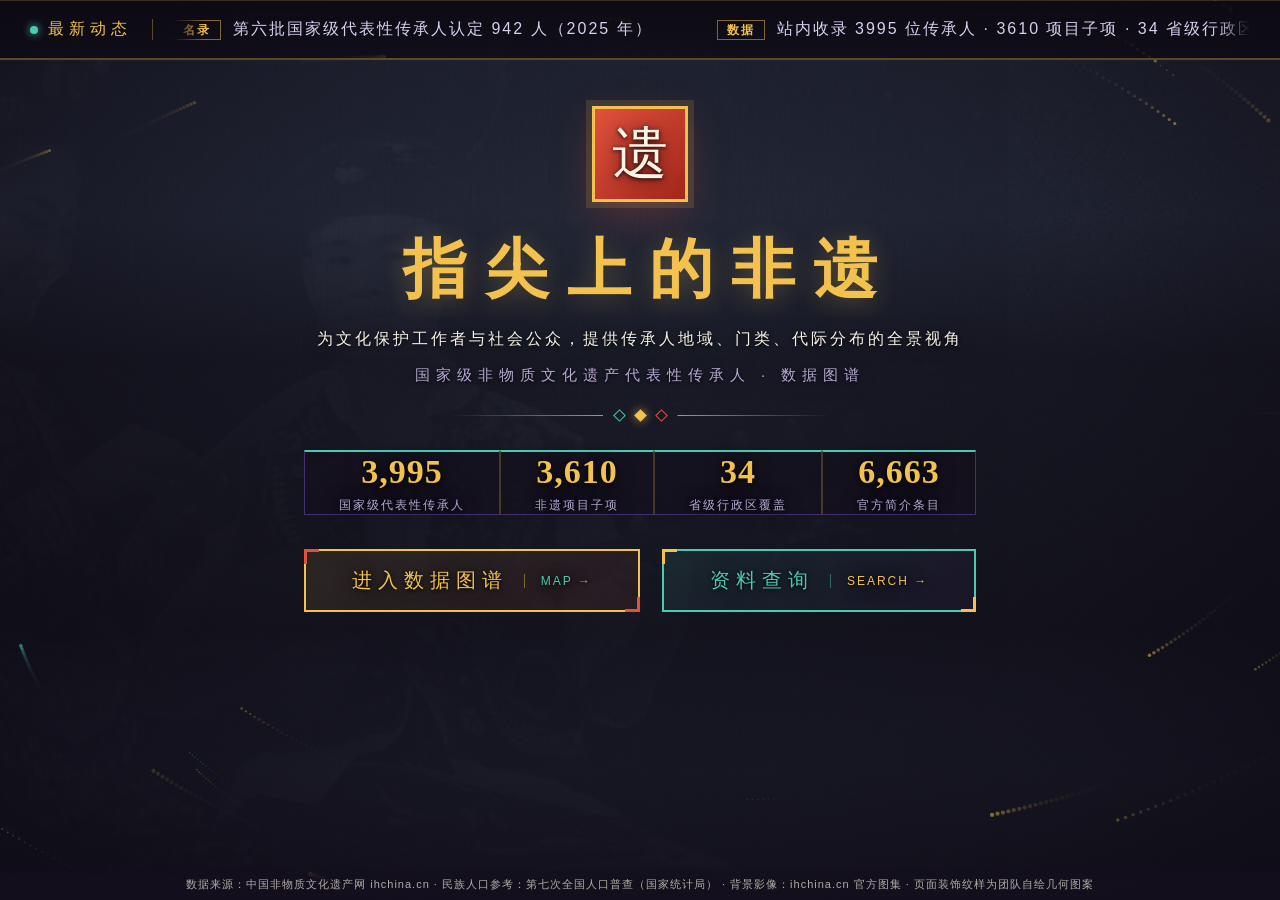
==== commit e560e806: "fix: 防呆加固——双击误开(file://)全屏指引、数据加载失败错误条、检索/名单/CSV异常兜底、favicon根治404" ====
--- a/index.html
+++ b/index.html
@@ -4,7 +4,9 @@
   <meta charset="UTF-8">
   <meta name="viewport" content="width=device-width, initial-scale=1.0">
   <title>指尖上的非遗</title>
-  <link rel="stylesheet" href="css/screen.css?v=20261021">
+  <link rel="icon" type="image/svg+xml" href="img/favicon.svg">
+  <link rel="stylesheet" href="css/screen.css?v=20261022">
+  <script src="js/guardfile.js"></script>
 </head>
 <body class="home">
   <!-- 移动端访问拦截遮罩 -->
@@ -104,6 +106,6 @@
     </div>
   </div>
 
-  <script src="js/home.js?v=20261021" defer></script>
+  <script src="js/home.js?v=20261022" defer></script>
 </body>
 </html>
--- a/css/screen.css
+++ b/css/screen.css
@@ -26,7 +26,7 @@
     repeating-linear-gradient(45deg, rgba(255, 255, 255, .014) 0 2px, transparent 2px 14px),
     var(--bg);
   display: flex; flex-direction: column;
-  padding: 14px 18px 8px;
+  padding: 14px 18px 40px;
 }
 
 /* ============ 顶部 ============ */
@@ -211,11 +211,23 @@
 .s-teal { color: var(--teal); }
 .s-hint { color: var(--muted); font-size: 11px; opacity: .85; }
 
-/* ============ 页脚 ============ */
+/* ============ 页脚：固定底座，始终浮于图表与面板之上 ============ */
 .ft {
-  margin-top: 8px; padding: 6px 4px;
-  font-size: 11px; color: var(--muted); text-align: center; letter-spacing: 1px;
-}
+  position: fixed;
+  left: 0;
+  bottom: 0;
+  width: 100%;
+  margin-top: 0;
+  padding: 10px 4px 8px;
+  font-size: 11px;
+  color: rgba(239, 232, 220, .72);
+  text-align: center;
+  letter-spacing: 1px;
+  z-index: 950;
+  pointer-events: none;
+  background: linear-gradient(to top, rgba(20, 15, 29, .97) 0%, rgba(20, 15, 29, .78) 70%, transparent 100%);
+}
+.ft a { pointer-events: auto; }
 
 @media (max-width: 1400px) {
   .hd-kpis .kpi { min-width: 96px; }
@@ -306,7 +318,6 @@
 #vortex { position: absolute; inset: 0; width: 100%; height: 100%; display: block; z-index: 2; pointer-events: none; }
 .home-wrap { position: relative; z-index: 3; text-shadow: 0 1px 4px rgba(0, 0, 0, .9), 0 2px 18px rgba(0, 0, 0, .6); }
 body.home .home-sub, body.home .home-kpi span, body.home .t-node span { color: #b7a9d4; }
-body.home .ft { position: relative; z-index: 3; }
 
 /* 入场编排：印章 → 标题 → 导语 → … → 时间轴 */
 @keyframes home-up {
@@ -548,7 +559,7 @@
 .hd-back:hover { color: var(--gold); border-color: var(--gold); }
 
 /* ============ 资料查询页 ============ */
-body.search-page { height: auto; min-height: 100vh; padding-bottom: 10px; }
+body.search-page { height: auto; min-height: 100vh; padding-bottom: 44px; }
 body.search-page .hd::after { display: none; } /* 查询页去掉顶部彩色虚线 */
 .search-wrap {
   flex: 1; display: flex; flex-direction: column;
@@ -703,3 +714,82 @@
   .mask-content p { font-size: 14px; color: #9c8fb5; line-height: 1.6; margin: 0 0 10px 0; }
   body > *:not(.mobile-mask) { display: none !important; }
 }
+
+/* ---------- 当前口径名单弹层（从数字到人 + CSV 导出） ---------- */
+.fb-roster {
+  margin-left: 14px;
+  padding: 6px 14px;
+  background: transparent;
+  border: 1px solid var(--gold);
+  color: var(--gold);
+  letter-spacing: 2px;
+  cursor: pointer;
+  font-family: inherit;
+  font-size: 12px;
+}
+.fb-roster:hover { background: rgba(242, 193, 78, .15); }
+.roster-modal { position: fixed; inset: 0; z-index: 1200; display: flex; align-items: center; justify-content: center; }
+.roster-modal[hidden] { display: none; }
+.rm-backdrop { position: absolute; inset: 0; background: rgba(8, 5, 14, .78); }
+.rm-card {
+  position: relative;
+  width: min(880px, 92vw);
+  max-height: 82vh;
+  display: flex;
+  flex-direction: column;
+  background: #1b1429;
+  border: 1px solid var(--panel-line);
+  border-radius: 10px;
+  padding: 18px 22px;
+  box-shadow: 0 18px 60px rgba(0, 0, 0, .55);
+}
+.rm-close {
+  position: absolute;
+  top: 10px;
+  right: 14px;
+  background: none;
+  border: none;
+  color: var(--muted);
+  font-size: 24px;
+  cursor: pointer;
+}
+.rm-close:hover { color: var(--gold); }
+.rm-title { margin: 0 0 10px; font-size: 18px; color: var(--gold); letter-spacing: 1px; }
+.rm-title i { font-style: normal; color: var(--teal); font-size: 13px; margin-left: 10px; }
+.rm-bar {
+  display: flex;
+  align-items: center;
+  gap: 16px;
+  padding-bottom: 10px;
+  border-bottom: 1px solid var(--panel-line);
+}
+.rm-count { color: var(--muted); font-size: 13px; flex: 1; }
+.rm-csv {
+  padding: 6px 14px;
+  background: transparent;
+  border: 1px solid var(--teal);
+  color: var(--teal);
+  cursor: pointer;
+  letter-spacing: 1px;
+  font-family: inherit;
+  font-size: 12px;
+  white-space: nowrap;
+}
+.rm-csv:hover { background: rgba(76, 201, 176, .15); }
+.rm-csv:disabled { opacity: .5; cursor: wait; }
+.rm-list { overflow-y: auto; padding: 8px 4px 4px; }
+.rm-row {
+  display: grid;
+  grid-template-columns: 110px 1fr 250px 170px 64px;
+  gap: 10px;
+  align-items: center;
+  padding: 8px 6px;
+  border-bottom: 1px dashed rgba(156, 143, 181, .25);
+  font-size: 13px;
+}
+.rm-name { color: var(--gold); font-weight: 600; }
+.rm-proj { color: var(--text); min-width: 0; overflow: hidden; text-overflow: ellipsis; white-space: nowrap; }
+.rm-meta, .rm-region { color: var(--muted); font-size: 12px; min-width: 0; overflow: hidden; text-overflow: ellipsis; white-space: nowrap; }
+.rm-link { color: var(--teal); text-decoration: none; font-size: 12px; white-space: nowrap; }
+.rm-link:hover { text-decoration: underline; }
+.rm-loading { color: var(--muted); text-align: center; padding: 30px 0; }
